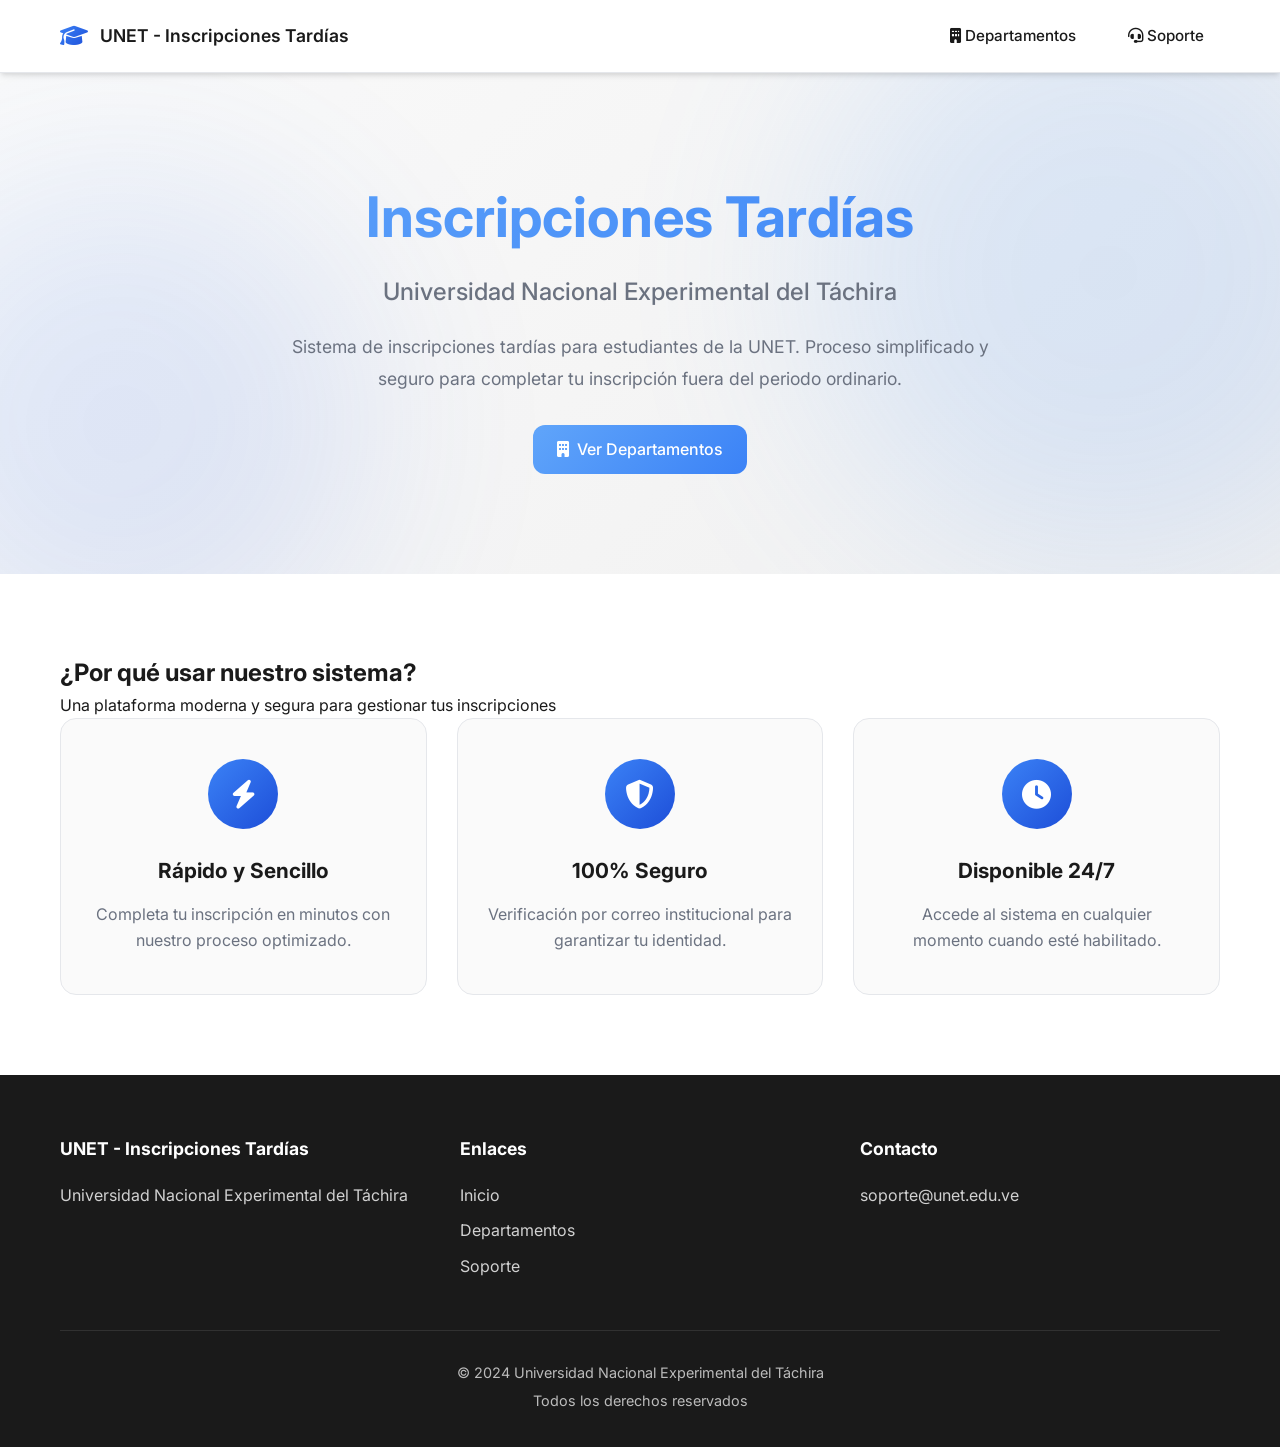
==== index.html @ d98ce838 "Agregar archivos del proyecto ITUNET" ====
<!DOCTYPE html>
<html lang="es">
<head>
    <meta charset="UTF-8">
    <meta name="viewport" content="width=device-width, initial-scale=1.0">
    <title>Inscripciones Tardías - Departamento de Matemática UNET</title>
    <link rel="stylesheet" href="css/styles.css">
    <link rel="preconnect" href="https://fonts.googleapis.com">
    <link rel="preconnect" href="https://fonts.gstatic.com" crossorigin>
    <link href="https://fonts.googleapis.com/css2?family=Inter:wght@300;400;500;600;700&display=swap" rel="stylesheet">
    <link rel="stylesheet" href="https://cdnjs.cloudflare.com/ajax/libs/font-awesome/6.4.0/css/all.min.css">
</head>
<body>
    <!-- Header -->
    <header class="header">
        <div class="header-container">
            <div class="logo">
                <i class="fas fa-graduation-cap"></i>
                <span>UNET - Inscripciones Tardías</span>
            </div>
            <nav class="nav">
                <a href="departamentos.html" class="nav-link">
                    <i class="fas fa-building"></i>
                    Departamentos
                </a>
                <a href="soporte.html" class="nav-link">
                    <i class="fas fa-headset"></i>
                    Soporte
                </a>
            </nav>
        </div>
    </header>

    <!-- Loading Overlay -->
    <div class="loading-overlay" id="loadingOverlay">
        <div class="spinner"></div>
        <p>Cargando...</p>
    </div>

    <!-- Hero Section -->
    <section class="hero">
        <div class="hero-content">
            <h1>Inscripciones Tardías</h1>
            <h2>Universidad Nacional Experimental del Táchira</h2>
            <p>Sistema de inscripciones tardías para estudiantes de la UNET. 
               Proceso simplificado y seguro para completar tu inscripción fuera del periodo ordinario.</p>
            <div class="hero-buttons">
                <a href="departamentos.html" class="btn btn-primary">
                    <i class="fas fa-building"></i>
                    Ver Departamentos
                </a>
            </div>
        </div>
    </section>

    <!-- Features Section -->
    <section class="features-section">
        <div class="container">
            <div class="section-header">
                <h2>¿Por qué usar nuestro sistema?</h2>
                <p>Una plataforma moderna y segura para gestionar tus inscripciones</p>
            </div>
            <div class="features-grid">
                <div class="feature-card">
                    <div class="feature-icon">
                        <i class="fas fa-bolt"></i>
                    </div>
                    <h3>Rápido y Sencillo</h3>
                    <p>Completa tu inscripción en minutos con nuestro proceso optimizado.</p>
                </div>
                <div class="feature-card">
                    <div class="feature-icon">
                        <i class="fas fa-shield-alt"></i>
                    </div>
                    <h3>100% Seguro</h3>
                    <p>Verificación por correo institucional para garantizar tu identidad.</p>
                </div>
                <div class="feature-card">
                    <div class="feature-icon">
                        <i class="fas fa-clock"></i>
                    </div>
                    <h3>Disponible 24/7</h3>
                    <p>Accede al sistema en cualquier momento cuando esté habilitado.</p>
                </div>
            </div>
        </div>
    </section>

    <!-- Footer -->
    <footer class="footer">
        <div class="container">
            <div class="footer-content">
                <div class="footer-section">
                    <h4>UNET - Inscripciones Tardías</h4>
                    <p>Universidad Nacional Experimental del Táchira</p>
                </div>
                <div class="footer-section">
                    <h4>Enlaces</h4>
                    <a href="index.html">Inicio</a>
                    <a href="departamentos.html">Departamentos</a>
                    <a href="soporte.html">Soporte</a>
                </div>
                <div class="footer-section">
                    <h4>Contacto</h4>
                    <p>soporte@unet.edu.ve</p>
                </div>
            </div>
            <div class="footer-bottom">
                <p>&copy; 2024 Universidad Nacional Experimental del Táchira</p>
                <p>Todos los derechos reservados</p>
            </div>
        </div>
    </footer>

    <script src="js/main.js"></script>
</body>
</html>
---- css/styles.css ----
/* Variables CSS */
:root {
    --primary-color: #1a1a1a;
    --secondary-color: #2d2d2d;
    --accent-color: #3b82f6;
    --highlight-color: #2563eb;
    --text-color: #1a1a1a;
    --text-light: #ffffff;
    --text-muted: #6b7280;
    --bg-light: #fafafa;
    --bg-white: #ffffff;
    --border-color: #e5e7eb;
    --success-color: #10b981;
    --warning-color: #f59e0b;
    --danger-color: #ef4444;
    --shadow: 0 4px 6px -1px rgba(0, 0, 0, 0.1), 0 2px 4px -1px rgba(0, 0, 0, 0.06);
    --shadow-lg: 0 10px 15px -3px rgba(0, 0, 0, 0.1), 0 4px 6px -2px rgba(0, 0, 0, 0.05);
    --shadow-xl: 0 20px 25px -5px rgba(0, 0, 0, 0.1), 0 10px 10px -5px rgba(0, 0, 0, 0.04);
    --radius: 12px;
    --radius-lg: 16px;
    --transition: all 0.3s cubic-bezier(0.4, 0, 0.2, 1);
    --gradient-primary: linear-gradient(135deg, #3b82f6 0%, #1d4ed8 100%);
    --gradient-secondary: linear-gradient(135deg, #60a5fa 0%, #3b82f6 100%);
    --gradient-accent: linear-gradient(135deg, #93c5fd 0%, #60a5fa 100%);
    --gradient-success: linear-gradient(135deg, #10b981 0%, #059669 100%);
}

/* Reset CSS */
* {
    margin: 0;
    padding: 0;
    box-sizing: border-box;
}

body {
    font-family: 'Inter', sans-serif;
    line-height: 1.6;
    color: var(--text-color);
    background-color: var(--bg-light);
}

.container {
    max-width: 1200px;
    margin: 0 auto;
    padding: 0 20px;
}

/* Header estilo moderno */
.header {
    background-color: var(--bg-white);
    color: var(--text-color);
    padding: 16px 0;
    position: sticky;
    top: 0;
    z-index: 1000;
    box-shadow: var(--shadow);
    border-bottom: 1px solid var(--border-color);
}

.header-container {
    max-width: 1200px;
    margin: 0 auto;
    padding: 0 20px;
    display: flex;
    justify-content: space-between;
    align-items: center;
}

.logo {
    display: flex;
    align-items: center;
    gap: 12px;
    font-size: 1.1rem;
    font-weight: 600;
    color: var(--primary-color);
}

.logo i {
    font-size: 1.4rem;
    background: var(--gradient-primary);
    -webkit-background-clip: text;
    -webkit-text-fill-color: transparent;
    background-clip: text;
}

.nav {
    display: flex;
    align-items: center;
    gap: 20px;
}

.nav-link {
    color: var(--text-color);
    text-decoration: none;
    font-size: 0.95rem;
    font-weight: 500;
    padding: 8px 16px;
    transition: var(--transition);
}

.nav-link:hover {
    color: var(--accent-color);
}

.nav .btn-primary {
    padding: 8px 16px;
    font-size: 0.9rem;
}

.btn-login {
    background: var(--gradient-primary);
    color: var(--text-light);
    border: none;
    padding: 10px 20px;
    border-radius: var(--radius);
    cursor: pointer;
    font-size: 0.9rem;
    font-weight: 500;
    display: flex;
    align-items: center;
    gap: 8px;
    transition: var(--transition);
}

.btn-login:hover {
    transform: translateY(-2px);
    box-shadow: var(--shadow-lg);
}

/* Loading Overlay */
.loading-overlay {
    position: fixed;
    top: 0;
    left: 0;
    width: 100%;
    height: 100%;
    background-color: rgba(0, 0, 0, 0.7);
    display: none;
    justify-content: center;
    align-items: center;
    flex-direction: column;
    z-index: 9999;
}

.loading-overlay.active {
    display: flex;
}

.spinner {
    width: 50px;
    height: 50px;
    border: 4px solid rgba(255, 255, 255, 0.3);
    border-top-color: var(--highlight-color);
    border-radius: 50%;
    animation: spin 1s linear infinite;
}

@keyframes spin {
    to { transform: rotate(360deg); }
}

.loading-overlay p {
    color: var(--text-light);
    margin-top: 20px;
    font-size: 1.1rem;
}

/* Hero Section */
.hero {
    background: linear-gradient(135deg, #fafafa 0%, #f0f0f0 100%);
    color: var(--text-color);
    padding: 100px 20px;
    text-align: center;
    position: relative;
    overflow: hidden;
}

.hero::before {
    content: '';
    position: absolute;
    top: -20%;
    right: -10%;
    width: 600px;
    height: 600px;
    background: var(--gradient-secondary);
    opacity: 0.15;
    border-radius: 50%;
    filter: blur(100px);
}

.hero::after {
    content: '';
    position: absolute;
    bottom: -20%;
    left: -10%;
    width: 500px;
    height: 500px;
    background: var(--gradient-primary);
    opacity: 0.12;
    border-radius: 50%;
    filter: blur(100px);
}

.hero-content {
    position: relative;
    z-index: 1;
}

.hero-content h1 {
    font-size: 3.5rem;
    margin-bottom: 10px;
    font-weight: 700;
    background: var(--gradient-secondary);
    -webkit-background-clip: text;
    -webkit-text-fill-color: transparent;
    background-clip: text;
}

.hero-content h2 {
    font-size: 1.5rem;
    margin-bottom: 20px;
    font-weight: 500;
    color: var(--text-muted);
}

.hero-content p {
    max-width: 700px;
    margin: 0 auto 30px;
    font-size: 1.1rem;
    color: var(--text-muted);
    line-height: 1.8;
}

.hero-buttons {
    display: flex;
    justify-content: center;
    gap: 15px;
    flex-wrap: wrap;
}

.btn {
    padding: 12px 24px;
    border: none;
    border-radius: var(--radius);
    cursor: pointer;
    font-size: 1rem;
    font-weight: 500;
    text-decoration: none;
    display: inline-flex;
    align-items: center;
    gap: 8px;
    transition: var(--transition);
}

.btn-primary {
    background: var(--gradient-secondary);
    color: var(--text-light);
}

.btn-primary:hover {
    transform: translateY(-2px);
    box-shadow: var(--shadow-lg);
}

.btn-secondary {
    background-color: var(--bg-white);
    color: var(--primary-color);
}

.btn-secondary:hover {
    background-color: #f0f0f0;
    transform: translateY(-2px);
}

.btn-secondary.disabled {
    opacity: 0.6;
    cursor: not-allowed;
    pointer-events: none;
}

/* Content Section */
.content-section {
    padding: 80px 20px;
    background-color: var(--bg-white);
}

.content-wrapper {
    max-width: 800px;
    margin: 0 auto;
}

.content-eyebrow {
    font-size: 0.9rem;
    font-weight: 600;
    color: var(--accent-color);
    text-transform: uppercase;
    letter-spacing: 1px;
    margin-bottom: 15px;
}

.content-headline {
    font-size: 2.5rem;
    color: var(--primary-color);
    margin-bottom: 20px;
    font-weight: 700;
}

.content-paragraph {
    font-size: 1.1rem;
    color: var(--text-muted);
    line-height: 1.8;
}

/* Features Section */
.features-section {
    padding: 80px 20px;
    background-color: var(--bg-white);
}

.features-grid {
    display: grid;
    grid-template-columns: repeat(auto-fit, minmax(300px, 1fr));
    gap: 30px;
    max-width: 1200px;
    margin: 0 auto;
}

.feature-card {
    background-color: var(--bg-light);
    padding: 40px 30px;
    border-radius: var(--radius-lg);
    text-align: center;
    transition: var(--transition);
    border: 1px solid var(--border-color);
}

.feature-card:hover {
    transform: translateY(-5px);
    box-shadow: var(--shadow-xl);
    border-color: var(--accent-color);
}

.feature-icon {
    width: 70px;
    height: 70px;
    margin: 0 auto 25px;
    border-radius: 50%;
    display: flex;
    align-items: center;
    justify-content: center;
    background: var(--gradient-primary);
}

.feature-icon i {
    font-size: 1.8rem;
    color: var(--text-light);
}

.feature-card h3 {
    color: var(--primary-color);
    margin-bottom: 15px;
    font-size: 1.3rem;
}

.feature-card p {
    color: var(--text-muted);
    line-height: 1.6;
}

/* Process Section */
.process-section {
    padding: 80px 20px;
    background: linear-gradient(135deg, #fafafa 0%, #f0f0f0 100%);
    position: relative;
    overflow: hidden;
}

.process-section::before {
    content: '';
    position: absolute;
    top: -20%;
    right: -10%;
    width: 500px;
    height: 500px;
    background: var(--gradient-secondary);
    opacity: 0.08;
    border-radius: 50%;
    filter: blur(80px);
}

.process-steps {
    display: grid;
    grid-template-columns: repeat(auto-fit, minmax(250px, 1fr));
    gap: 30px;
    max-width: 1200px;
    margin: 0 auto;
    position: relative;
    z-index: 1;
}

.process-step {
    text-align: center;
    padding: 30px 20px;
}

.step-number {
    width: 60px;
    height: 60px;
    margin: 0 auto 20px;
    border-radius: 50%;
    display: flex;
    align-items: center;
    justify-content: center;
    background: var(--gradient-secondary);
    color: var(--text-light);
    font-size: 1.5rem;
    font-weight: 700;
}

.process-step h3 {
    color: var(--primary-color);
    margin-bottom: 15px;
    font-size: 1.2rem;
}

.process-step p {
    color: var(--text-muted);
    line-height: 1.6;
}

.cta-container {
    text-align: center;
    margin-top: 50px;
}

.btn-large {
    padding: 16px 32px;
    font-size: 1.1rem;
}

/* Requirements Section */
.requirements-section {
    padding: 80px 20px;
    background-color: var(--bg-white);
}

.requirements-content {
    display: grid;
    grid-template-columns: 1fr 1fr;
    gap: 60px;
    max-width: 1200px;
    margin: 0 auto;
    align-items: center;
}

.requirements-text h2 {
    color: var(--primary-color);
    margin-bottom: 15px;
    font-size: 2rem;
}

.requirements-text > p {
    color: var(--text-muted);
    margin-bottom: 25px;
    font-size: 1.1rem;
}

.requirements-list {
    list-style: none;
    padding: 0;
}

.requirements-list li {
    padding: 12px 0;
    color: var(--text-color);
    font-size: 1rem;
    display: flex;
    align-items: center;
    gap: 12px;
}

.requirements-list li i {
    color: var(--success-color);
    font-size: 1.2rem;
}

.requirements-cta {
    background: linear-gradient(135deg, #fafafa 0%, #f0f0f0 100%);
    padding: 50px;
    border-radius: var(--radius-lg);
    text-align: center;
    border: 1px solid var(--border-color);
}

.requirements-cta h3 {
    color: var(--primary-color);
    margin-bottom: 15px;
    font-size: 1.5rem;
}

.requirements-cta > p {
    color: var(--text-muted);
    margin-bottom: 25px;
}

/* Info Section */
.info-section {
    padding: 60px 20px;
    background-color: var(--bg-white);
}

.info-section h2 {
    text-align: center;
    margin-bottom: 40px;
    font-size: 2rem;
    color: var(--primary-color);
}

.info-cards {
    display: grid;
    grid-template-columns: repeat(auto-fit, minmax(300px, 1fr));
    gap: 30px;
    max-width: 1200px;
    margin: 0 auto;
}

.info-card {
    background-color: var(--bg-white);
    padding: 35px;
    border-radius: var(--radius-lg);
    text-align: center;
    box-shadow: var(--shadow-lg);
    transition: var(--transition);
    border: 1px solid var(--border-color);
}

.info-card:hover {
    transform: translateY(-5px);
    box-shadow: var(--shadow-xl);
    border-color: var(--accent-color);
}

.info-card i {
    font-size: 2.5rem;
    background: var(--gradient-primary);
    -webkit-background-clip: text;
    -webkit-text-fill-color: transparent;
    background-clip: text;
    margin-bottom: 20px;
}

.info-card h3 {
    margin-bottom: 15px;
    color: var(--primary-color);
}

.info-card p {
    color: var(--text-muted);
}

/* Contact Section */
.contact-section {
    padding: 60px 20px;
    background-color: var(--bg-light);
}

.contact-section h2 {
    text-align: center;
    margin-bottom: 40px;
    font-size: 2rem;
    color: var(--primary-color);
}

.contact-info {
    display: grid;
    grid-template-columns: repeat(auto-fit, minmax(300px, 1fr));
    gap: 30px;
    max-width: 1200px;
    margin: 0 auto;
}

.contact-item {
    background-color: var(--bg-white);
    padding: 30px;
    border-radius: var(--radius-lg);
    display: flex;
    align-items: center;
    gap: 20px;
    box-shadow: var(--shadow-lg);
    transition: var(--transition);
    border: 1px solid var(--border-color);
}

.contact-item:hover {
    transform: translateY(-5px);
    box-shadow: var(--shadow-xl);
    border-color: var(--accent-color);
}

.contact-item i {
    font-size: 2rem;
    background: var(--gradient-accent);
    -webkit-background-clip: text;
    -webkit-text-fill-color: transparent;
    background-clip: text;
}

.contact-item h3 {
    margin-bottom: 5px;
    color: var(--primary-color);
}

.contact-item p {
    color: var(--text-muted);
}

/* Footer */
.footer {
    background-color: var(--primary-color);
    color: var(--text-light);
    padding: 60px 20px 30px;
}

.footer-content {
    display: grid;
    grid-template-columns: repeat(auto-fit, minmax(250px, 1fr));
    gap: 40px;
    max-width: 1200px;
    margin: 0 auto 40px;
}

.footer-section h4 {
    margin-bottom: 20px;
    font-size: 1.1rem;
}

.footer-section p {
    color: rgba(255, 255, 255, 0.8);
    line-height: 1.6;
}

.footer-section a {
    display: block;
    color: rgba(255, 255, 255, 0.8);
    text-decoration: none;
    margin-bottom: 10px;
    transition: var(--transition);
}

.footer-section a:hover {
    color: var(--text-light);
}

.footer-bottom {
    text-align: center;
    padding-top: 30px;
    border-top: 1px solid rgba(255, 255, 255, 0.1);
}

.footer-bottom p {
    margin-bottom: 5px;
    opacity: 0.7;
    font-size: 0.9rem;
}

/* Departments Section */
.departments-section {
    padding: 80px 20px;
    background-color: var(--bg-white);
}

.departments-grid {
    display: grid;
    grid-template-columns: repeat(auto-fit, minmax(300px, 1fr));
    gap: 30px;
    max-width: 1200px;
    margin: 0 auto;
}

.department-card {
    background-color: var(--bg-light);
    padding: 40px 30px;
    border-radius: var(--radius-lg);
    text-align: center;
    transition: var(--transition);
    border: 1px solid var(--border-color);
}

.department-card:hover {
    transform: translateY(-5px);
    box-shadow: var(--shadow-xl);
    border-color: var(--accent-color);
}

.department-icon {
    width: 80px;
    height: 80px;
    margin: 0 auto 25px;
    border-radius: 50%;
    display: flex;
    align-items: center;
    justify-content: center;
    background: var(--gradient-primary);
}

.department-icon i {
    font-size: 2rem;
    color: var(--text-light);
}

.department-card h3 {
    color: var(--primary-color);
    margin-bottom: 10px;
    font-size: 1.4rem;
}

.department-card p {
    color: var(--text-muted);
    margin-bottom: 20px;
}

/* FAQ Section */
.faq-section {
    padding: 80px 20px;
    background: linear-gradient(135deg, #fafafa 0%, #f0f0f0 100%);
    position: relative;
    overflow: hidden;
}

.faq-section::before {
    content: '';
    position: absolute;
    top: -20%;
    right: -10%;
    width: 500px;
    height: 500px;
    background: var(--gradient-secondary);
    opacity: 0.08;
    border-radius: 50%;
    filter: blur(80px);
}

.faq-container {
    max-width: 900px;
    margin: 0 auto;
    position: relative;
    z-index: 1;
}

.faq-item {
    background-color: var(--bg-white);
    border-radius: var(--radius-lg);
    margin-bottom: 15px;
    box-shadow: var(--shadow);
    overflow: hidden;
    border: 1px solid var(--border-color);
}

.faq-question {
    padding: 20px 25px;
    cursor: pointer;
    display: flex;
    justify-content: space-between;
    align-items: center;
    transition: var(--transition);
}

.faq-question:hover {
    background-color: var(--bg-light);
}

.faq-question h3 {
    color: var(--primary-color);
    margin: 0;
    font-size: 1.1rem;
    font-weight: 500;
}

.faq-question i {
    color: var(--accent-color);
    transition: var(--transition);
}

.faq-item.active .faq-question i {
    transform: rotate(180deg);
}

.faq-answer {
    max-height: 0;
    overflow: hidden;
    transition: max-height 0.3s ease;
}

.faq-item.active .faq-answer {
    max-height: 500px;
}

.faq-answer p {
    padding: 0 25px 25px;
    color: var(--text-muted);
    line-height: 1.7;
}

/* Contact Form Section */
.contact-form-section {
    padding: 80px 20px;
    background-color: var(--bg-white);
}

.contact-form-container {
    max-width: 700px;
    margin: 0 auto;
}

.contact-form {
    background-color: var(--bg-light);
    padding: 40px;
    border-radius: var(--radius-lg);
    box-shadow: var(--shadow-lg);
    border: 1px solid var(--border-color);
}

.contact-form .form-group {
    margin-bottom: 25px;
}

.contact-form label {
    display: block;
    margin-bottom: 8px;
    color: var(--text-color);
    font-weight: 500;
    display: flex;
    align-items: center;
    gap: 8px;
}

.contact-form label i {
    color: var(--accent-color);
}

.contact-form input,
.contact-form select,
.contact-form textarea {
    width: 100%;
    padding: 12px 15px;
    border: 1px solid var(--border-color);
    border-radius: var(--radius);
    font-size: 1rem;
    font-family: 'Inter', sans-serif;
    transition: var(--transition);
}

.contact-form input:focus,
.contact-form select:focus,
.contact-form textarea:focus {
    outline: none;
    border-color: var(--accent-color);
    box-shadow: 0 0 0 3px rgba(59, 130, 246, 0.1);
}

.contact-form textarea {
    resize: vertical;
    min-height: 120px;
}

/* Responsive Design */
@media (max-width: 768px) {
    .hero-content h1 {
        font-size: 2rem;
    }
    
    .hero-content h2 {
        font-size: 1.2rem;
    }
    
    .hero-content p {
        font-size: 1rem;
    }
    
    .header-container {
        flex-direction: column;
        gap: 10px;
    }
    
    .info-cards,
    .contact-info {
        grid-template-columns: 1fr;
    }
    
    .requirements-content {
        grid-template-columns: 1fr;
    }
    
    .section-header h2 {
        font-size: 2rem;
    }
    
    .footer-content {
        grid-template-columns: 1fr;
    }
    
    .nav {
        gap: 10px;
    }
    
    .nav-link {
        padding: 6px 12px;
        font-size: 0.85rem;
    }
    
    .hero-container {
        grid-template-columns: 1fr;
        gap: 40px;
    }
    
    .hero-left {
        padding-right: 0;
        text-align: center;
    }
    
    .hero-buttons {
        justify-content: center;
    }
    
    .footer-content {
        flex-direction: column;
        gap: 30px;
        text-align: center;
    }
    
    .footer-left {
        flex-direction: column;
        gap: 20px;
    }
}
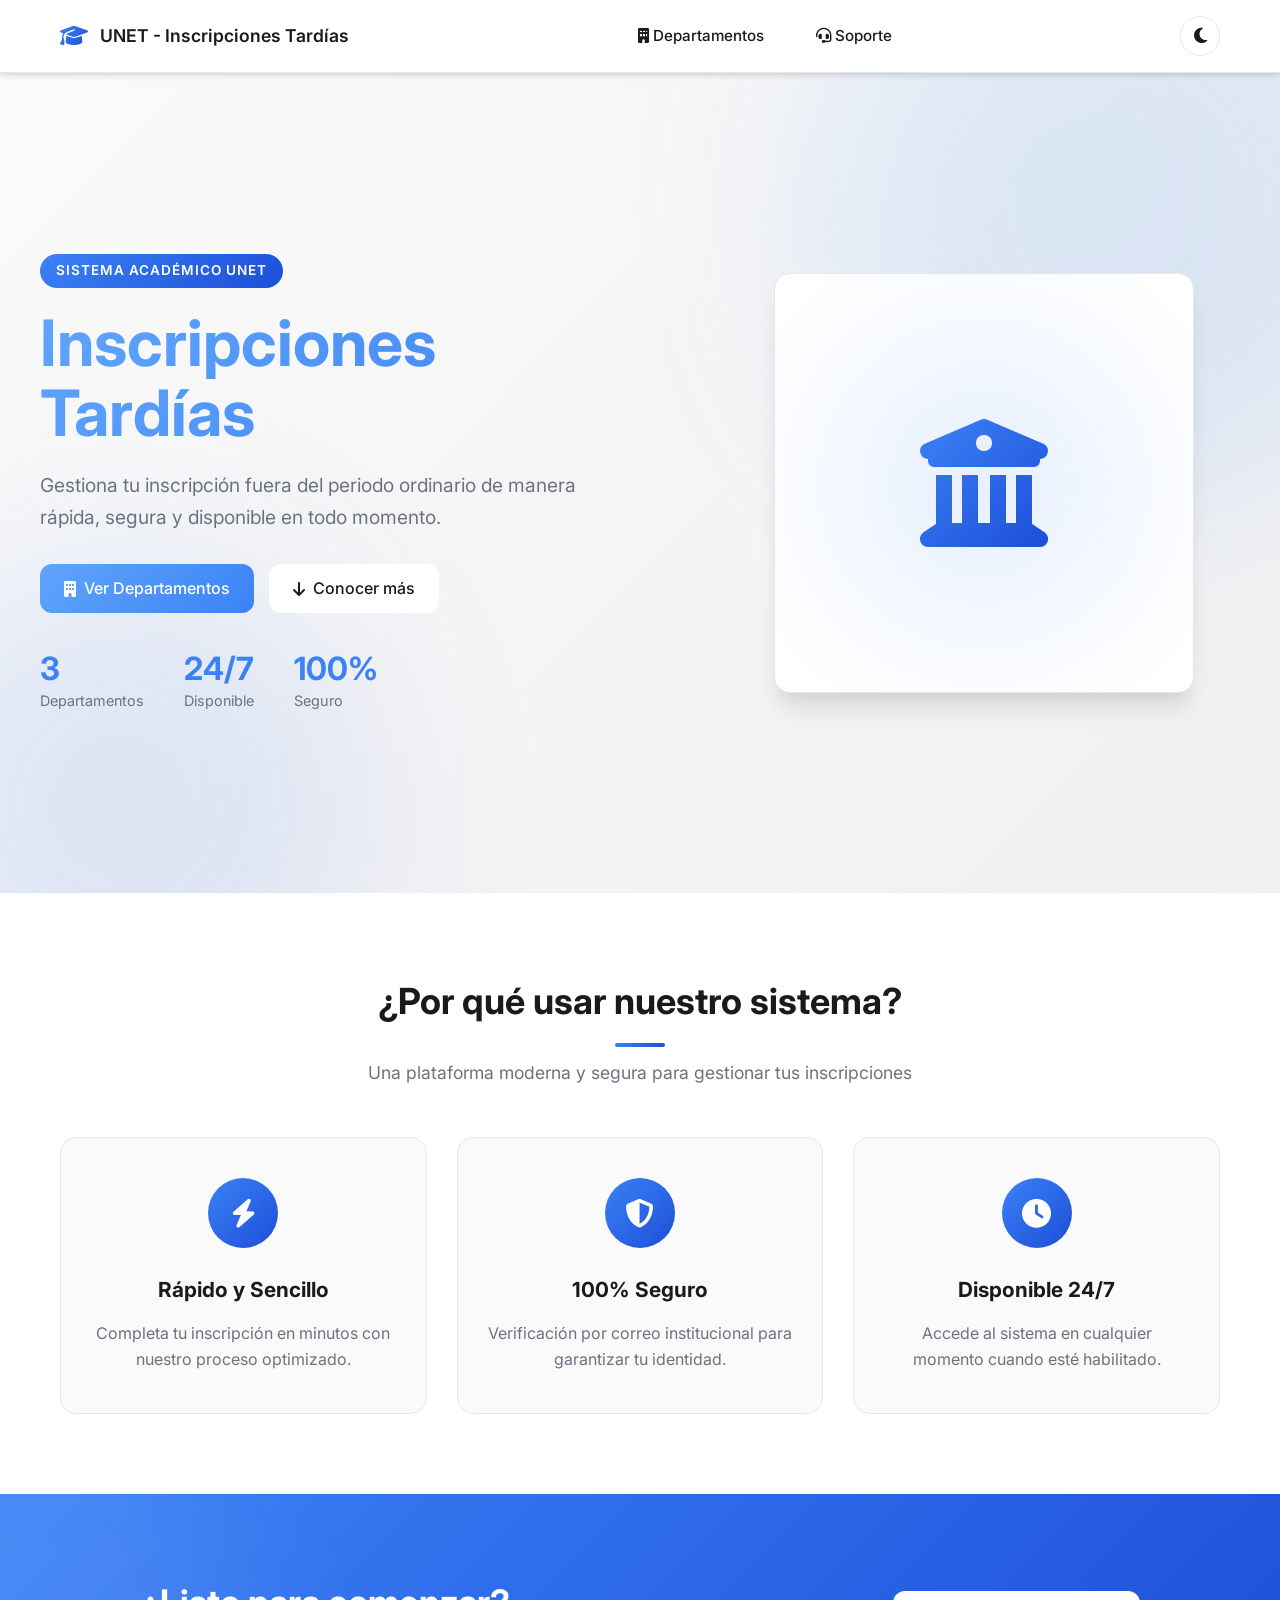
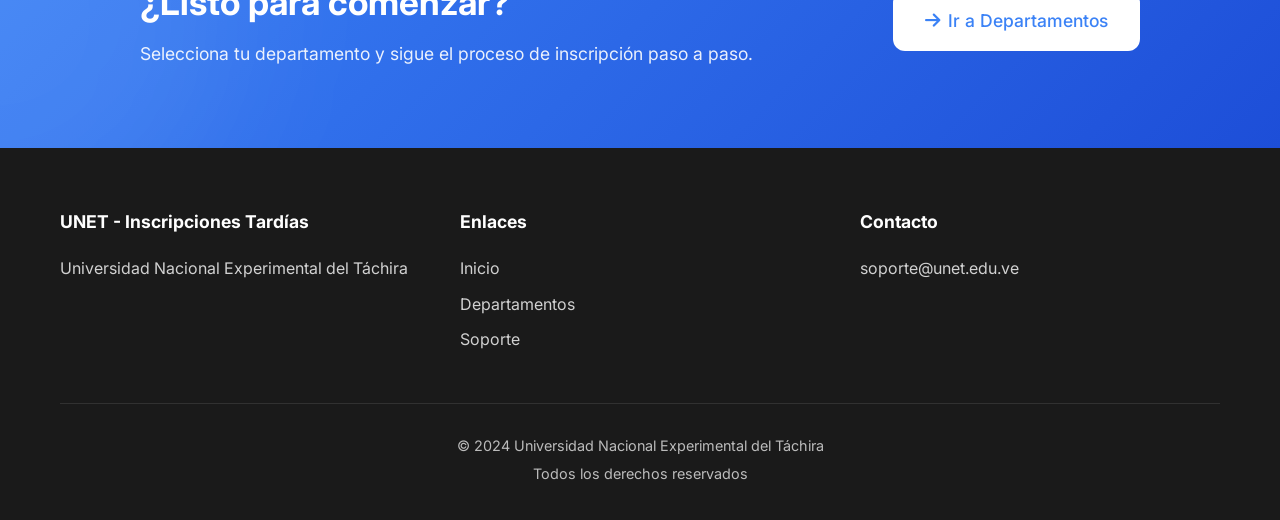
==== commit c49357ce: "Mejoras: multi-departamento, modo oscuro, diseño responsive, formularios con pre-llenado, checkboxes" ====
--- a/index.html
+++ b/index.html
@@ -38,23 +38,48 @@
     </div>
 
     <!-- Hero Section -->
-    <section class="hero">
-        <div class="hero-content">
-            <h1>Inscripciones Tardías</h1>
-            <h2>Universidad Nacional Experimental del Táchira</h2>
-            <p>Sistema de inscripciones tardías para estudiantes de la UNET. 
-               Proceso simplificado y seguro para completar tu inscripción fuera del periodo ordinario.</p>
-            <div class="hero-buttons">
-                <a href="departamentos.html" class="btn btn-primary">
-                    <i class="fas fa-building"></i>
-                    Ver Departamentos
-                </a>
+    <section class="hero hero-landing">
+        <div class="hero-container">
+            <div class="hero-content">
+                <span class="hero-eyebrow">Sistema Académico UNET</span>
+                <h1>Inscripciones Tardías</h1>
+                <p class="hero-lead">Gestiona tu inscripción fuera del periodo ordinario de manera rápida, segura y disponible en todo momento.</p>
+                <div class="hero-buttons">
+                    <a href="departamentos.html" class="btn btn-primary">
+                        <i class="fas fa-building"></i>
+                        Ver Departamentos
+                    </a>
+                    <a href="#features" class="btn btn-secondary">
+                        <i class="fas fa-arrow-down"></i>
+                        Conocer más
+                    </a>
+                </div>
+                <div class="hero-stats">
+                    <div class="hero-stat">
+                        <strong>3</strong>
+                        <span>Departamentos</span>
+                    </div>
+                    <div class="hero-stat">
+                        <strong>24/7</strong>
+                        <span>Disponible</span>
+                    </div>
+                    <div class="hero-stat">
+                        <strong>100%</strong>
+                        <span>Seguro</span>
+                    </div>
+                </div>
+            </div>
+            <div class="hero-visual">
+                <div class="hero-visual-card">
+                    <i class="fas fa-university"></i>
+                    <div class="hero-visual-blob"></div>
+                </div>
             </div>
         </div>
     </section>
 
     <!-- Features Section -->
-    <section class="features-section">
+    <section id="features" class="features-section">
         <div class="container">
             <div class="section-header">
                 <h2>¿Por qué usar nuestro sistema?</h2>
@@ -82,6 +107,22 @@
                     <h3>Disponible 24/7</h3>
                     <p>Accede al sistema en cualquier momento cuando esté habilitado.</p>
                 </div>
+            </div>
+        </div>
+    </section>
+
+    <!-- CTA Section -->
+    <section class="cta-section">
+        <div class="container">
+            <div class="cta-content">
+                <div>
+                    <h2>¿Listo para comenzar?</h2>
+                    <p>Selecciona tu departamento y sigue el proceso de inscripción paso a paso.</p>
+                </div>
+                <a href="departamentos.html" class="btn btn-primary btn-large">
+                    <i class="fas fa-arrow-right"></i>
+                    Ir a Departamentos
+                </a>
             </div>
         </div>
     </section>
--- a/css/styles.css
+++ b/css/styles.css
@@ -23,6 +23,38 @@
     --gradient-secondary: linear-gradient(135deg, #60a5fa 0%, #3b82f6 100%);
     --gradient-accent: linear-gradient(135deg, #93c5fd 0%, #60a5fa 100%);
     --gradient-success: linear-gradient(135deg, #10b981 0%, #059669 100%);
+    --bg-soft: #f0f0f0;
+    --warning-bg: #fff3cd;
+    --warning-soft: #ffeeba;
+    --warning-text: #856404;
+    --danger-bg: #f8d7da;
+    --danger-soft: #f5c6cb;
+    --danger-text: #721c24;
+}
+
+body.dark {
+    --primary-color: #f9fafb;
+    --secondary-color: #1f2937;
+    --text-color: #f3f4f6;
+    --text-light: #ffffff;
+    --text-muted: #9ca3af;
+    --bg-light: #0f172a;
+    --bg-soft: #1e293b;
+    --bg-white: #1f2937;
+    --border-color: #374151;
+    --shadow: 0 4px 6px -1px rgba(0, 0, 0, 0.5), 0 2px 4px -1px rgba(0, 0, 0, 0.3);
+    --shadow-lg: 0 10px 15px -3px rgba(0, 0, 0, 0.5), 0 4px 6px -2px rgba(0, 0, 0, 0.3);
+    --shadow-xl: 0 20px 25px -5px rgba(0, 0, 0, 0.5), 0 10px 10px -5px rgba(0, 0, 0, 0.3);
+    --warning-bg: #3f3a1d;
+    --warning-soft: #4f491f;
+    --warning-text: #f0d77b;
+    --danger-bg: #3f1d22;
+    --danger-soft: #4f2229;
+    --danger-text: #f5c2c7;
+}
+
+body.dark .footer {
+    background-color: var(--secondary-color);
 }
 
 /* Reset CSS */
@@ -32,11 +64,31 @@
     box-sizing: border-box;
 }
 
+html {
+    scroll-behavior: smooth;
+}
+
+/* Subtle background grid */
+body::before {
+    content: '';
+    position: fixed;
+    top: 0;
+    left: 0;
+    right: 0;
+    bottom: 0;
+    background-image: radial-gradient(circle at 1px 1px, var(--border-color) 1px, transparent 0);
+    background-size: 24px 24px;
+    opacity: 0.35;
+    pointer-events: none;
+    z-index: -1;
+}
+
 body {
     font-family: 'Inter', sans-serif;
     line-height: 1.6;
     color: var(--text-color);
     background-color: var(--bg-light);
+    transition: background-color 0.3s ease, color 0.3s ease;
 }
 
 .container {
@@ -47,7 +99,7 @@
 
 /* Header estilo moderno */
 .header {
-    background-color: var(--bg-white);
+    background-color: rgba(255, 255, 255, 0.95);
     color: var(--text-color);
     padding: 16px 0;
     position: sticky;
@@ -55,15 +107,22 @@
     z-index: 1000;
     box-shadow: var(--shadow);
     border-bottom: 1px solid var(--border-color);
+    backdrop-filter: blur(12px);
+    -webkit-backdrop-filter: blur(12px);
+}
+
+body.dark .header {
+    background-color: rgba(31, 41, 55, 0.95);
 }
 
 .header-container {
     max-width: 1200px;
     margin: 0 auto;
     padding: 0 20px;
-    display: flex;
-    justify-content: space-between;
-    align-items: center;
+    display: grid;
+    grid-template-columns: auto 1fr auto;
+    align-items: center;
+    gap: 20px;
 }
 
 .logo {
@@ -86,7 +145,15 @@
 .nav {
     display: flex;
     align-items: center;
+    justify-content: center;
     gap: 20px;
+}
+
+.header-actions {
+    display: flex;
+    align-items: center;
+    gap: 12px;
+    margin-left: auto;
 }
 
 .nav-link {
@@ -125,6 +192,62 @@
 .btn-login:hover {
     transform: translateY(-2px);
     box-shadow: var(--shadow-lg);
+}
+
+/* Theme Toggle */
+.theme-toggle {
+    background: transparent;
+    border: 1px solid var(--border-color);
+    color: var(--text-color);
+    width: 40px;
+    height: 40px;
+    border-radius: 50%;
+    display: inline-flex;
+    align-items: center;
+    justify-content: center;
+    cursor: pointer;
+    font-size: 1.1rem;
+    transition: var(--transition);
+}
+
+.theme-toggle:hover {
+    background-color: var(--bg-light);
+    border-color: var(--accent-color);
+    color: var(--accent-color);
+}
+
+body.dark .theme-toggle:hover {
+    background-color: var(--bg-soft);
+}
+
+.theme-toggle-text {
+    display: none;
+}
+
+/* Mobile menu hamburger */
+.hamburger {
+    display: none;
+    background: transparent;
+    border: 1px solid var(--border-color);
+    color: var(--text-color);
+    width: 40px;
+    height: 40px;
+    border-radius: var(--radius);
+    align-items: center;
+    justify-content: center;
+    cursor: pointer;
+    font-size: 1.2rem;
+    transition: var(--transition);
+}
+
+.hamburger:hover {
+    background-color: var(--bg-light);
+    border-color: var(--accent-color);
+    color: var(--accent-color);
+}
+
+body.dark .hamburger:hover {
+    background-color: var(--bg-soft);
 }
 
 /* Loading Overlay */
@@ -167,7 +290,7 @@
 
 /* Hero Section */
 .hero {
-    background: linear-gradient(135deg, #fafafa 0%, #f0f0f0 100%);
+    background: linear-gradient(135deg, var(--bg-light) 0%, var(--bg-soft) 100%);
     color: var(--text-color);
     padding: 100px 20px;
     text-align: center;
@@ -268,7 +391,7 @@
 }
 
 .btn-secondary:hover {
-    background-color: #f0f0f0;
+    background-color: var(--bg-soft);
     transform: translateY(-2px);
 }
 
@@ -370,7 +493,7 @@
 /* Process Section */
 .process-section {
     padding: 80px 20px;
-    background: linear-gradient(135deg, #fafafa 0%, #f0f0f0 100%);
+    background: linear-gradient(135deg, var(--bg-light) 0%, var(--bg-soft) 100%);
     position: relative;
     overflow: hidden;
 }
@@ -485,7 +608,7 @@
 }
 
 .requirements-cta {
-    background: linear-gradient(135deg, #fafafa 0%, #f0f0f0 100%);
+    background: linear-gradient(135deg, var(--bg-light) 0%, var(--bg-soft) 100%);
     padding: 50px;
     border-radius: var(--radius-lg);
     text-align: center;
@@ -722,7 +845,7 @@
 /* FAQ Section */
 .faq-section {
     padding: 80px 20px;
-    background: linear-gradient(135deg, #fafafa 0%, #f0f0f0 100%);
+    background: linear-gradient(135deg, var(--bg-light) 0%, var(--bg-soft) 100%);
     position: relative;
     overflow: hidden;
 }
@@ -933,3 +1056,492 @@
         gap: 20px;
     }
 }
+
+/* Floating blobs animation */
+@keyframes float {
+    0%, 100% { transform: translate(0, 0); }
+    50% { transform: translate(20px, -20px); }
+}
+
+.hero::before,
+.hero::after,
+.process-section::before,
+.faq-section::before {
+    animation: float 10s ease-in-out infinite;
+}
+
+.hero::after,
+.process-section::before {
+    animation-direction: reverse;
+}
+
+/* Section header accent */
+.section-header {
+    text-align: center;
+    margin-bottom: 50px;
+}
+
+.section-header h2 {
+    font-size: 2.25rem;
+    color: var(--primary-color);
+    margin-bottom: 12px;
+    position: relative;
+    display: inline-block;
+}
+
+.section-header h2::after {
+    content: '';
+    display: block;
+    width: 50px;
+    height: 4px;
+    background: var(--gradient-primary);
+    border-radius: 2px;
+    margin: 12px auto 0;
+}
+
+.section-header p {
+    color: var(--text-muted);
+    font-size: 1.1rem;
+}
+
+/* Enhanced card hover */
+.feature-card,
+.info-card,
+.department-card,
+.contact-item {
+    transition: transform 0.3s ease, box-shadow 0.3s ease, border-color 0.3s ease;
+}
+
+.feature-card:hover,
+.info-card:hover,
+.department-card:hover,
+.contact-item:hover {
+    transform: translateY(-8px);
+    box-shadow: var(--shadow-xl);
+}
+
+/* Enhanced primary button glow */
+.btn-primary:hover {
+    box-shadow: 0 10px 25px rgba(59, 130, 246, 0.4);
+}
+
+/* Touch feedback */
+.btn:active {
+    transform: scale(0.98);
+}
+
+/* Additional mobile optimizations */
+@media (max-width: 768px) {
+    .hero {
+        padding: 70px 16px;
+    }
+
+    .features-section,
+    .process-section,
+    .info-section,
+    .contact-section,
+    .departments-section,
+    .faq-section,
+    .contact-form-section,
+    .requirements-section {
+        padding: 50px 16px;
+    }
+
+    .feature-card,
+    .info-card,
+    .department-card {
+        padding: 30px 20px;
+    }
+
+    .btn {
+        padding: 10px 20px;
+        font-size: 0.95rem;
+    }
+
+    .btn-large {
+        padding: 14px 28px;
+    }
+
+    .contact-form {
+        padding: 25px;
+    }
+
+    .theme-toggle {
+        width: 36px;
+        height: 36px;
+        font-size: 1rem;
+    }
+
+    .header-container {
+        display: flex;
+        justify-content: space-between;
+        flex-wrap: wrap;
+        flex-direction: row;
+    }
+
+    .hamburger {
+        display: inline-flex;
+    }
+
+    .nav {
+        display: none;
+        width: 100%;
+        order: 3;
+        flex-direction: column;
+        align-items: stretch;
+        gap: 0;
+        background-color: var(--bg-white);
+        border-top: 1px solid var(--border-color);
+        padding: 10px 0;
+        margin-top: 10px;
+        border-radius: var(--radius);
+        box-shadow: var(--shadow-lg);
+    }
+
+    .nav.nav-open {
+        display: flex;
+    }
+
+    .nav-link,
+    .btn-login,
+    .btn-back,
+    .dashboard-user,
+    .nav .theme-toggle {
+        width: 100%;
+        height: auto;
+        padding: 12px 16px;
+        justify-content: flex-start;
+        border: none;
+        border-bottom: 1px solid var(--border-color);
+        border-left: none;
+        border-radius: 0;
+        font-size: 0.95rem;
+        font-weight: 500;
+        gap: 10px;
+    }
+
+    .dashboard-user {
+        justify-content: space-between;
+    }
+
+    .nav-link:last-child,
+    .btn-login:last-child,
+    .btn-back:last-child,
+    .dashboard-user:last-child,
+    .nav .theme-toggle:last-child {
+        border-bottom: none;
+    }
+
+    .nav .theme-toggle .theme-toggle-text {
+        display: inline;
+    }
+}
+
+@media (max-width: 480px) {
+    .hero-content h1 {
+        font-size: 1.7rem;
+    }
+
+    .hero-content h2 {
+        font-size: 1rem;
+    }
+
+    .section-header h2 {
+        font-size: 1.6rem;
+    }
+
+    .nav-link,
+    .btn-login,
+    .theme-toggle {
+        padding: 6px 10px;
+        font-size: 0.8rem;
+    }
+
+    .logo {
+        font-size: 1rem;
+    }
+
+    .header-container {
+        gap: 12px;
+    }
+
+    .hero-buttons {
+        flex-direction: column;
+        align-items: center;
+    }
+
+    .btn {
+        width: 100%;
+        justify-content: center;
+    }
+}
+
+/* Landing page hero redesign */
+.hero-landing {
+    min-height: calc(100vh - 80px);
+    display: flex;
+    align-items: center;
+    padding: 80px 20px;
+    text-align: left;
+}
+
+.hero-landing .hero-container {
+    display: grid;
+    grid-template-columns: 1.1fr 0.9fr;
+    gap: 60px;
+    max-width: 1200px;
+    margin: 0 auto;
+    width: 100%;
+    align-items: center;
+    text-align: left;
+}
+
+.hero-landing .hero-content {
+    max-width: 600px;
+    text-align: left;
+    margin: 0;
+}
+
+.hero-landing .hero-content h1 {
+    font-size: 4rem;
+    margin-bottom: 20px;
+    line-height: 1.1;
+    text-align: left;
+}
+
+.hero-eyebrow {
+    display: inline-block;
+    background: var(--gradient-primary);
+    color: var(--text-light);
+    padding: 6px 16px;
+    border-radius: 20px;
+    font-size: 0.85rem;
+    font-weight: 600;
+    text-transform: uppercase;
+    letter-spacing: 1px;
+    margin-bottom: 20px;
+}
+
+.hero-landing .hero-content .hero-lead {
+    font-size: 1.2rem;
+    color: var(--text-muted);
+    margin: 0 0 30px 0;
+    line-height: 1.7;
+    max-width: none;
+}
+
+.hero-landing .hero-buttons {
+    justify-content: flex-start;
+    margin-bottom: 40px;
+}
+
+.hero-stats {
+    display: flex;
+    gap: 40px;
+    flex-wrap: wrap;
+}
+
+.hero-stat {
+    display: flex;
+    flex-direction: column;
+    gap: 4px;
+}
+
+.hero-stat strong {
+    font-size: 2rem;
+    color: var(--accent-color);
+    line-height: 1;
+}
+
+.hero-stat span {
+    font-size: 0.9rem;
+    color: var(--text-muted);
+}
+
+.hero-visual {
+    display: flex;
+    align-items: center;
+    justify-content: center;
+    position: relative;
+}
+
+.hero-visual-card {
+    width: 100%;
+    max-width: 420px;
+    aspect-ratio: 1;
+    background: var(--bg-white);
+    border-radius: var(--radius-lg);
+    box-shadow: var(--shadow-xl);
+    border: 1px solid var(--border-color);
+    display: flex;
+    align-items: center;
+    justify-content: center;
+    position: relative;
+    overflow: hidden;
+}
+
+.hero-visual-card i {
+    font-size: 8rem;
+    background: var(--gradient-primary);
+    -webkit-background-clip: text;
+    -webkit-text-fill-color: transparent;
+    background-clip: text;
+    z-index: 1;
+}
+
+.hero-visual-blob {
+    position: absolute;
+    top: -25%;
+    left: -25%;
+    width: 150%;
+    height: 150%;
+    background: radial-gradient(circle, rgba(59, 130, 246, 0.12) 0%, transparent 60%);
+    animation: float 8s ease-in-out infinite;
+}
+
+/* CTA banner */
+.cta-section {
+    padding: 80px 20px;
+    background: var(--gradient-primary);
+    color: var(--text-light);
+    position: relative;
+    overflow: hidden;
+}
+
+.cta-section::before {
+    content: '';
+    position: absolute;
+    top: -50%;
+    left: -20%;
+    width: 500px;
+    height: 500px;
+    background: rgba(255, 255, 255, 0.08);
+    border-radius: 50%;
+    filter: blur(80px);
+}
+
+.cta-content {
+    max-width: 1000px;
+    margin: 0 auto;
+    display: flex;
+    justify-content: space-between;
+    align-items: center;
+    gap: 30px;
+    flex-wrap: wrap;
+    position: relative;
+    z-index: 1;
+}
+
+.cta-content h2 {
+    font-size: 2.2rem;
+    margin-bottom: 10px;
+}
+
+.cta-content p {
+    font-size: 1.1rem;
+    opacity: 0.9;
+}
+
+.cta-section .btn-primary {
+    background: var(--text-light);
+    color: var(--accent-color);
+}
+
+.cta-section .btn-primary:hover {
+    background: var(--bg-soft);
+    box-shadow: 0 10px 25px rgba(0, 0, 0, 0.2);
+}
+
+/* Landing page responsive */
+@media (max-width: 768px) {
+    .hero-landing {
+        padding: 60px 16px;
+    }
+
+    .hero-landing .hero-container {
+        grid-template-columns: 1fr;
+        text-align: center;
+        gap: 40px;
+    }
+
+    .hero-landing .hero-content {
+        text-align: center;
+        max-width: none;
+    }
+
+    .hero-landing .hero-content h1 {
+        font-size: 2.5rem;
+        text-align: center;
+    }
+
+    .hero-landing .hero-buttons {
+        justify-content: center;
+    }
+
+    .hero-stats {
+        justify-content: center;
+    }
+
+    .hero-visual-card {
+        max-width: 280px;
+    }
+
+    .cta-content {
+        text-align: center;
+        justify-content: center;
+        flex-direction: column;
+    }
+}
+
+@media (max-width: 480px) {
+    .hero-landing .hero-content h1 {
+        font-size: 2rem;
+    }
+
+    .hero-eyebrow {
+        font-size: 0.75rem;
+    }
+
+    .hero-lead {
+        font-size: 1rem;
+    }
+
+    .hero-stat strong {
+        font-size: 1.5rem;
+    }
+}
+
+/* Department-specific accents */
+.hero-dept-matematica .hero-eyebrow {
+    background: linear-gradient(135deg, #6366f1 0%, #4f46e5 100%);
+}
+
+.hero-dept-matematica .hero-stat strong,
+.hero-dept-matematica .hero-visual-card i {
+    color: #6366f1;
+    background: linear-gradient(135deg, #6366f1 0%, #4f46e5 100%);
+    -webkit-background-clip: text;
+    -webkit-text-fill-color: transparent;
+    background-clip: text;
+}
+
+.hero-dept-matematica .hero-visual-blob {
+    background: radial-gradient(circle, rgba(99, 102, 241, 0.15) 0%, transparent 60%);
+}
+
+.hero-dept-informatica .hero-eyebrow {
+    background: linear-gradient(135deg, #0ea5e9 0%, #0284c7 100%);
+}
+
+.hero-dept-informatica .hero-stat strong,
+.hero-dept-informatica .hero-visual-card i {
+    color: #0ea5e9;
+    background: linear-gradient(135deg, #0ea5e9 0%, #0284c7 100%);
+    -webkit-background-clip: text;
+    -webkit-text-fill-color: transparent;
+    background-clip: text;
+}
+
+.hero-dept-informatica .hero-visual-blob {
+    background: radial-gradient(circle, rgba(14, 165, 233, 0.15) 0%, transparent 60%);
+}
